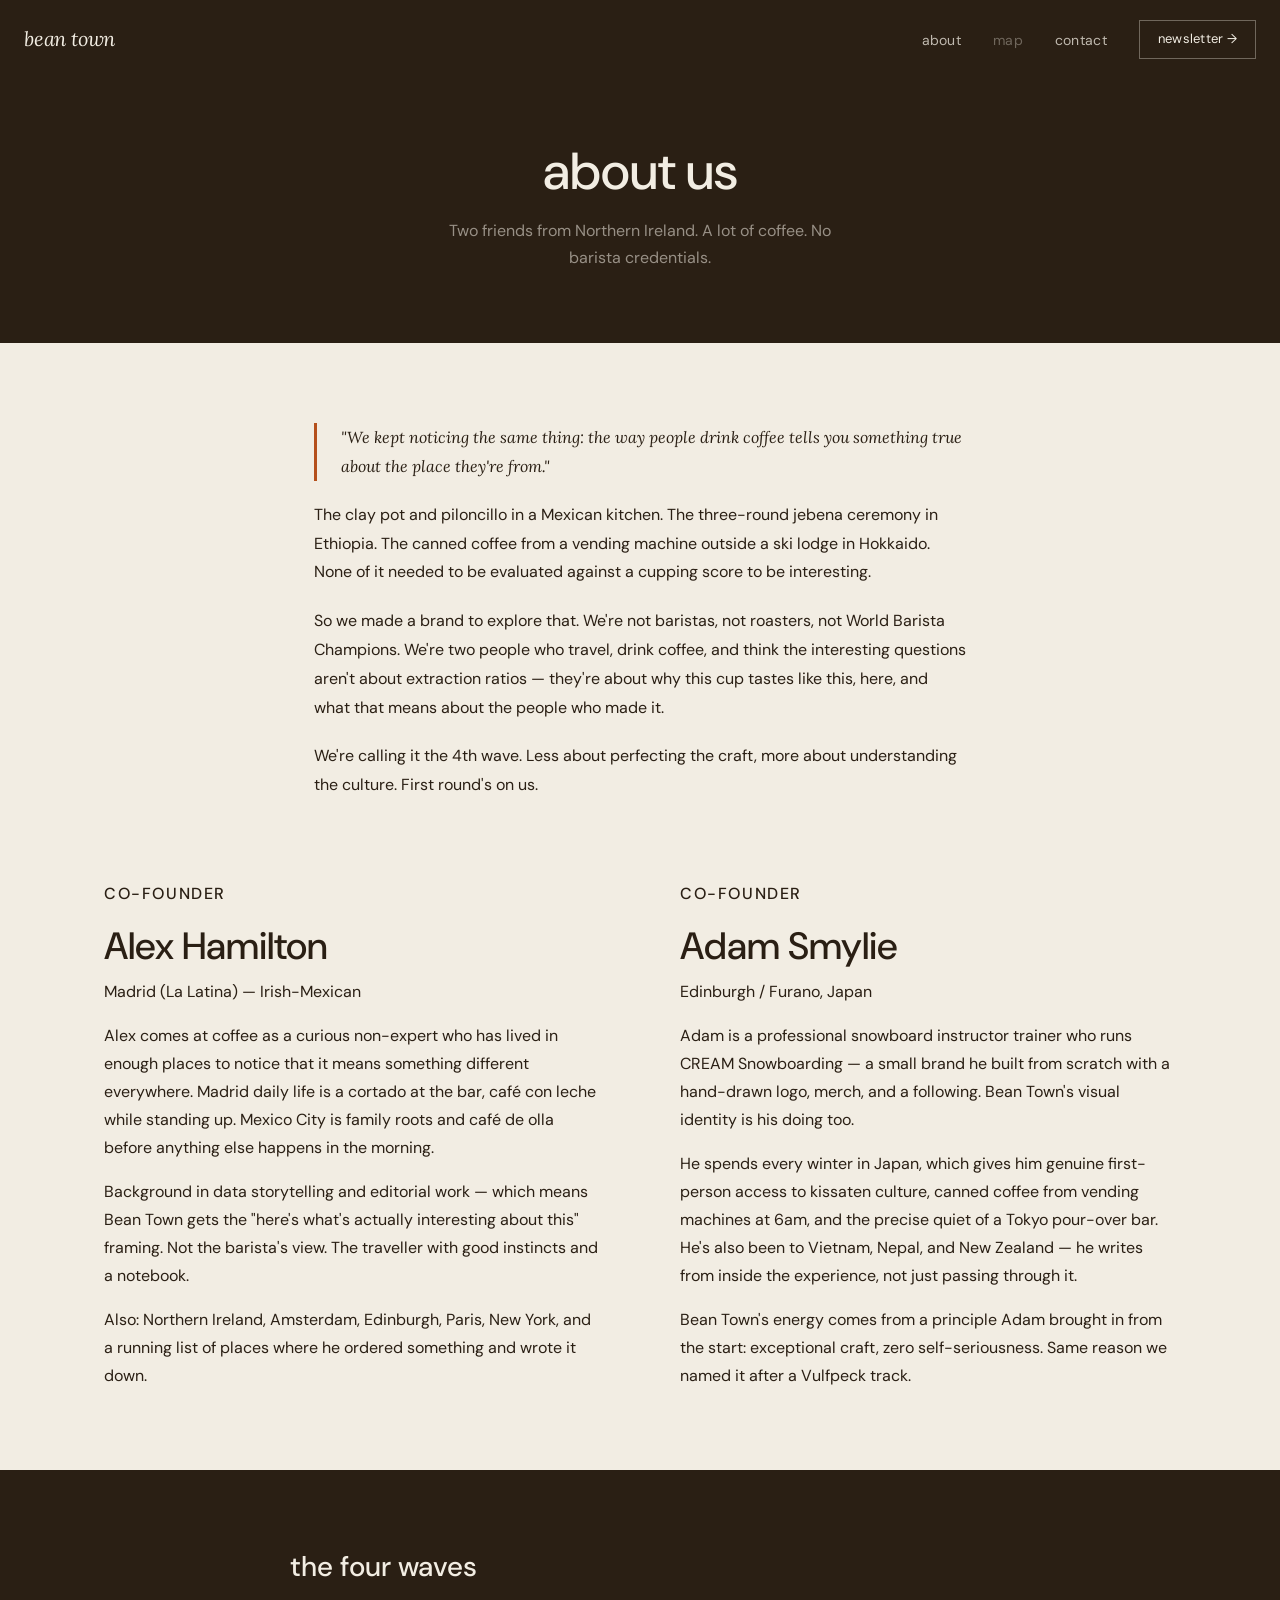
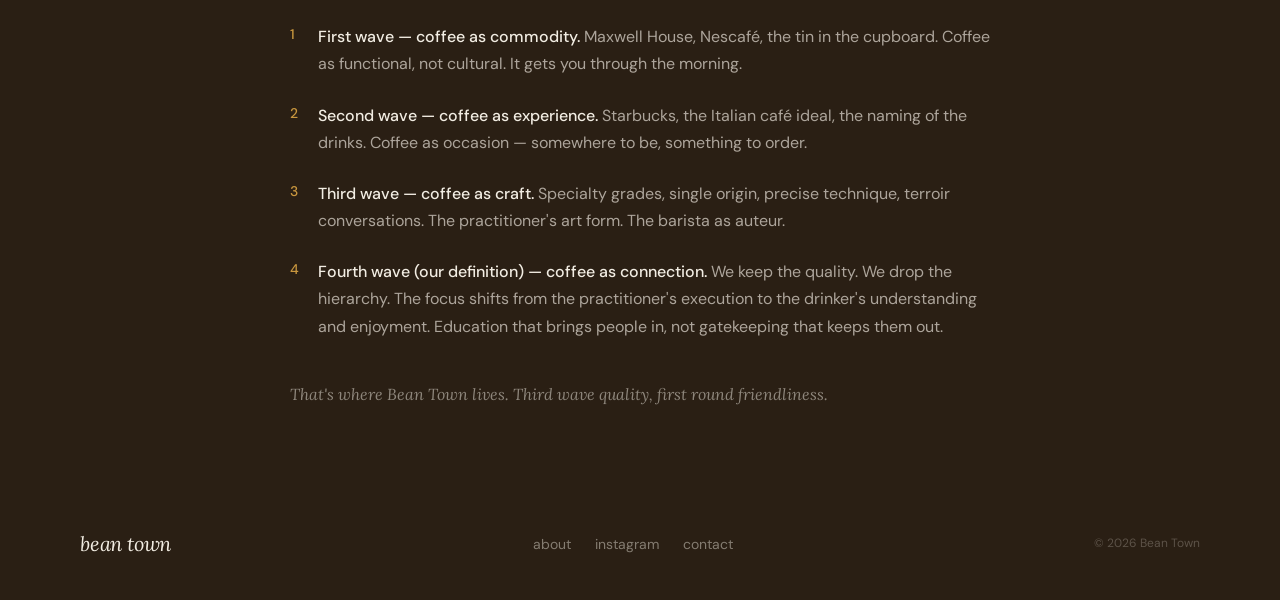
==== about.html @ 95173f51 "Initial commit — Bean Town v1" ====
<!DOCTYPE html>
<html lang="en">
<head>
  <meta charset="UTF-8">
  <meta name="viewport" content="width=device-width, initial-scale=1.0">
  <title>About — Bean Town</title>
  <meta name="description" content="Bean Town is co-founded by Alex Hamilton and Adam Smylie — two friends from Northern Ireland who between them have lived in Japan, Mexico, Spain, and a few places in between.">
  <meta property="og:title" content="About — Bean Town">
  <meta property="og:description" content="Two friends from Northern Ireland. A lot of coffee. No barista credentials.">
  <meta name="twitter:card" content="summary">
  <link rel="preconnect" href="https://fonts.googleapis.com">
  <link rel="preconnect" href="https://fonts.gstatic.com" crossorigin>
  <link href="https://fonts.googleapis.com/css2?family=DM+Sans:ital,opsz,wght@0,9..40,400;0,9..40,500;1,9..40,400&family=Lora:ital,wght@1,400&display=swap" rel="stylesheet">
  <link rel="stylesheet" href="css/style.css">
</head>
<body>

  <!-- ─── Navigation ─── -->
  <nav class="site-nav" id="site-nav" role="navigation" aria-label="Main navigation">
    <a href="/" class="nav-logo" aria-label="Bean Town home">
      <span class="logo-text logo-text--light">bean town</span>
    </a>
    <ul class="nav-links" role="list">
      <li><a href="about.html">about</a></li>
      <li><a href="map.html" class="muted" tabindex="-1" aria-hidden="true">map</a></li>
      <li><a href="contact.html">contact</a></li>
      <!-- TODO: Replace # with Substack URL once set up -->
      <li><a href="#" class="btn btn--outline">newsletter →</a></li>
    </ul>
    <button class="nav-toggle" id="nav-toggle" aria-label="Open navigation menu" aria-expanded="false">
      <span></span>
      <span></span>
      <span></span>
    </button>
  </nav>

  <div class="mobile-menu" id="mobile-menu" aria-hidden="true" role="dialog" aria-label="Navigation menu">
    <a href="about.html">about</a>
    <a href="map.html" class="muted" aria-hidden="true">map (coming soon)</a>
    <a href="contact.html">contact</a>
    <!-- TODO: Replace # with Substack URL once set up -->
    <a href="#">newsletter →</a>
  </div>

  <main>

    <!-- ─── Page hero ─── -->
    <section class="page-hero">
      <h1 class="page-hero__title">about us</h1>
      <p class="page-hero__subtitle">
        Two friends from Northern Ireland. A lot of coffee. No barista credentials.
      </p>
    </section>

    <!-- ─── Manifesto ─── -->
    <section class="manifesto">
      <p class="manifesto__pull">
        "We kept noticing the same thing: the way people drink coffee tells you something
        true about the place they're from."
      </p>
      <p>
        The clay pot and piloncillo in a Mexican kitchen. The three-round jebena ceremony
        in Ethiopia. The canned coffee from a vending machine outside a ski lodge in Hokkaido.
        None of it needed to be evaluated against a cupping score to be interesting.
      </p>
      <p>
        So we made a brand to explore that. We're not baristas, not roasters, not World Barista
        Champions. We're two people who travel, drink coffee, and think the interesting questions
        aren't about extraction ratios — they're about why this cup tastes like this, here,
        and what that means about the people who made it.
      </p>
      <p>
        We're calling it the 4th wave. Less about perfecting the craft, more about understanding
        the culture. First round's on us.
      </p>
    </section>

    <!-- ─── Founders ─── -->
    <section class="founders-grid" aria-label="The founders">

      <div class="founder">
        <p class="founder__label">co-founder</p>
        <h2 class="founder__name">Alex Hamilton</h2>
        <p class="founder__location">Madrid (La Latina) — Irish-Mexican</p>
        <p>
          Alex comes at coffee as a curious non-expert who has lived in enough places to notice
          that it means something different everywhere. Madrid daily life is a cortado at the bar,
          café con leche while standing up. Mexico City is family roots and café de olla before
          anything else happens in the morning.
        </p>
        <p>
          Background in data storytelling and editorial work — which means Bean Town gets the
          "here's what's actually interesting about this" framing. Not the barista's view.
          The traveller with good instincts and a notebook.
        </p>
        <p>
          Also: Northern Ireland, Amsterdam, Edinburgh, Paris, New York, and a running list
          of places where he ordered something and wrote it down.
        </p>
      </div>

      <div class="founder">
        <p class="founder__label">co-founder</p>
        <h2 class="founder__name">Adam Smylie</h2>
        <p class="founder__location">Edinburgh / Furano, Japan</p>
        <p>
          Adam is a professional snowboard instructor trainer who runs CREAM Snowboarding —
          a small brand he built from scratch with a hand-drawn logo, merch, and a following.
          Bean Town's visual identity is his doing too.
        </p>
        <p>
          He spends every winter in Japan, which gives him genuine first-person access to
          kissaten culture, canned coffee from vending machines at 6am, and the precise
          quiet of a Tokyo pour-over bar. He's also been to Vietnam, Nepal, and New Zealand —
          he writes from inside the experience, not just passing through it.
        </p>
        <p>
          Bean Town's energy comes from a principle Adam brought in from the start:
          exceptional craft, zero self-seriousness. Same reason we named it after a Vulfpeck track.
        </p>
      </div>

    </section>

    <!-- ─── The four waves ─── -->
    <section class="wave-section">
      <div class="wave-section__inner">
        <h2>the four waves</h2>
        <ul class="wave-list">
          <li data-wave="1">
            <strong>First wave — coffee as commodity.</strong> Maxwell House, Nescafé, the tin in
            the cupboard. Coffee as functional, not cultural. It gets you through the morning.
          </li>
          <li data-wave="2">
            <strong>Second wave — coffee as experience.</strong> Starbucks, the Italian café ideal,
            the naming of the drinks. Coffee as occasion — somewhere to be, something to order.
          </li>
          <li data-wave="3">
            <strong>Third wave — coffee as craft.</strong> Specialty grades, single origin, precise
            technique, terroir conversations. The practitioner's art form. The barista as auteur.
          </li>
          <li data-wave="4">
            <strong>Fourth wave (our definition) — coffee as connection.</strong> We keep the quality.
            We drop the hierarchy. The focus shifts from the practitioner's execution to the drinker's
            understanding and enjoyment. Education that brings people in, not gatekeeping that keeps
            them out.
          </li>
        </ul>
        <p>That's where Bean Town lives. Third wave quality, first round friendliness.</p>
      </div>
    </section>

  </main>

  <!-- ─── Footer ─── -->
  <footer class="site-footer" role="contentinfo">
    <div class="site-footer__inner">
      <a href="/" class="footer-logo" aria-label="Bean Town home">
        <span class="logo-text logo-text--light">bean town</span>
      </a>
      <ul class="footer-links" role="list">
        <li><a href="about.html">about</a></li>
        <!-- TODO: Replace # with Instagram URL once handle is confirmed -->
        <li><a href="#" aria-label="Bean Town on Instagram">instagram</a></li>
        <li><a href="contact.html">contact</a></li>
      </ul>
      <p class="footer-copy">© 2026 Bean Town</p>
    </div>
  </footer>

  <script src="js/main.js"></script>
</body>
</html>
---- css/style.css ----
/* === BEAN TOWN — style.css ===
   Mobile-first. No frameworks. Single stylesheet.
   Edit copy in HTML, edit styles here. */

/* ─── 1. Custom properties ─── */
:root {
  --olive:      #3D4A2E;
  --cream:      #F2EDE3;
  --terracotta: #B5501C;
  --espresso:   #2A1F14;
  --ochre:      #C8963E;
  --mid-green:  #5C6B3F;
  --warm-gray:  #8A8278;

  --font-sans:  'DM Sans', system-ui, sans-serif;
  --font-serif: 'Lora', Georgia, serif;

  /* Size scale: 12 / 14 / 16 / 20 / 28 / 38 / 52 */
  --text-xs:   12px;
  --text-sm:   14px;
  --text-base: 16px;
  --text-lg:   20px;
  --text-xl:   28px;
  --text-2xl:  38px;
  --text-3xl:  52px;

  --max-w:     1120px;
  --pad-x:     24px;
}

/* ─── 2. Reset ─── */
*, *::before, *::after {
  box-sizing: border-box;
  margin: 0;
  padding: 0;
}

html { scroll-behavior: smooth; }

body {
  font-family: var(--font-sans);
  font-size: var(--text-base);
  font-weight: 400;
  color: var(--espresso);
  background: var(--cream);
  line-height: 1.6;
  -webkit-font-smoothing: antialiased;
}

img {
  max-width: 100%;
  height: auto;
  display: block;
}

a { color: inherit; text-decoration: none; }

strong { font-weight: 500; }

/* ─── 3. Typography ─── */
h1, h2, h3, h4 {
  font-family: var(--font-sans);
  font-weight: 500;
  line-height: 1.2;
}

.logo-text {
  font-family: var(--font-serif);
  font-style: italic;
  font-weight: 400;
  color: var(--espresso);
  letter-spacing: -0.01em;
  text-decoration: none;
}

.logo-text--light { color: var(--cream); }

/* ─── 4. Layout ─── */
.container {
  width: 100%;
  max-width: var(--max-w);
  margin: 0 auto;
  padding: 0 var(--pad-x);
}

/* ─── 5. Navigation ─── */
.site-nav {
  position: fixed;
  top: 0;
  left: 0;
  right: 0;
  z-index: 100;
  padding: 20px var(--pad-x);
  display: flex;
  align-items: center;
  justify-content: space-between;
  transition: background 0.25s, box-shadow 0.25s;
}

.site-nav.scrolled {
  background: var(--espresso);
  box-shadow: 0 1px 0 rgba(242, 237, 227, 0.08);
}

.nav-logo {
  font-size: var(--text-lg);
  line-height: 1;
}

.nav-links {
  display: none;
  list-style: none;
  align-items: center;
  gap: 32px;
}

.nav-links a {
  font-size: var(--text-sm);
  font-weight: 400;
  color: var(--cream);
  opacity: 0.75;
  transition: opacity 0.15s;
  letter-spacing: 0.02em;
}

.nav-links a:hover { opacity: 1; }

.nav-links a.muted {
  opacity: 0.35;
  cursor: default;
  pointer-events: none;
}

.nav-links .btn {
  opacity: 1;
  padding: 8px 18px;
  font-size: 13px;
}

.nav-toggle {
  background: none;
  border: none;
  cursor: pointer;
  padding: 4px;
  display: flex;
  flex-direction: column;
  gap: 5px;
}

.nav-toggle span {
  display: block;
  width: 22px;
  height: 1.5px;
  background: var(--cream);
  transition: transform 0.2s, opacity 0.2s;
}

.nav-toggle.open span:nth-child(1) { transform: translateY(6.5px) rotate(45deg); }
.nav-toggle.open span:nth-child(2) { opacity: 0; }
.nav-toggle.open span:nth-child(3) { transform: translateY(-6.5px) rotate(-45deg); }

/* Mobile fullscreen menu */
.mobile-menu {
  position: fixed;
  inset: 0;
  background: var(--espresso);
  z-index: 99;
  display: flex;
  flex-direction: column;
  align-items: center;
  justify-content: center;
  gap: 40px;
  opacity: 0;
  pointer-events: none;
  transition: opacity 0.2s;
}

.mobile-menu.open {
  opacity: 1;
  pointer-events: auto;
}

.mobile-menu a {
  font-size: var(--text-2xl);
  font-weight: 500;
  color: var(--cream);
  letter-spacing: -0.01em;
  transition: color 0.15s;
}

.mobile-menu a:hover { color: var(--ochre); }

.mobile-menu a.muted {
  font-size: var(--text-lg);
  color: var(--warm-gray);
  font-weight: 400;
  pointer-events: none;
}

@media (min-width: 768px) {
  .nav-toggle  { display: none; }
  .nav-links   { display: flex; }
  .mobile-menu { display: none !important; }
}

/* ─── 6. Buttons ─── */
.btn {
  display: inline-flex;
  align-items: center;
  gap: 8px;
  padding: 14px 28px;
  font-family: var(--font-sans);
  font-size: var(--text-sm);
  font-weight: 500;
  letter-spacing: 0.02em;
  border: none;
  cursor: pointer;
  transition: background 0.15s, transform 0.1s, border-color 0.15s;
}

.btn--cream {
  background: var(--cream);
  color: var(--espresso);
}

.btn--cream:hover {
  background: #fff;
  transform: translateY(-1px);
}

.btn--outline {
  background: transparent;
  color: var(--cream);
  border: 1.5px solid rgba(242, 237, 227, 0.35);
}

.btn--outline:hover {
  border-color: rgba(242, 237, 227, 0.8);
}

/* ─── 7. Hero (index.html) ─── */
.hero {
  min-height: 100vh;
  background: var(--espresso);
  display: flex;
  flex-direction: column;
  align-items: center;
  justify-content: center;
  text-align: center;
  padding: 120px var(--pad-x) 100px;
  position: relative;
  overflow: hidden;
}

/* Subtle noise texture */
.hero::before {
  content: '';
  position: absolute;
  inset: 0;
  background-image: url("data:image/svg+xml,%3Csvg xmlns='http://www.w3.org/2000/svg' width='300' height='300'%3E%3Cfilter id='n'%3E%3CfeTurbulence type='fractalNoise' baseFrequency='0.75' numOctaves='4' stitchTiles='stitch'/%3E%3C/filter%3E%3Crect width='300' height='300' filter='url(%23n)' opacity='0.035'/%3E%3C/svg%3E");
  pointer-events: none;
}

.hero__wordmark {
  font-size: var(--text-3xl);
  margin-bottom: 24px;
  position: relative;
  line-height: 1.1;
}

.hero__tagline {
  font-size: var(--text-base);
  color: var(--ochre);
  font-weight: 400;
  letter-spacing: 0.06em;
  text-transform: lowercase;
  margin-bottom: 36px;
  position: relative;
}

.hero__intro {
  max-width: 520px;
  color: rgba(242, 237, 227, 0.6);
  font-size: var(--text-base);
  line-height: 1.75;
  position: relative;
  margin-bottom: 48px;
}

.hero__scroll {
  position: absolute;
  bottom: 36px;
  left: 50%;
  transform: translateX(-50%);
  color: rgba(242, 237, 227, 0.25);
  font-size: var(--text-xs);
  letter-spacing: 0.1em;
  text-transform: uppercase;
  display: flex;
  flex-direction: column;
  align-items: center;
  gap: 10px;
  white-space: nowrap;
}

.hero__scroll::after {
  content: '';
  display: block;
  width: 1px;
  height: 36px;
  background: rgba(242, 237, 227, 0.2);
  animation: scrollLine 2s ease-in-out infinite;
}

@keyframes scrollLine {
  0%   { transform: scaleY(0); transform-origin: top; }
  49%  { transform: scaleY(1); transform-origin: top; }
  50%  { transform: scaleY(1); transform-origin: bottom; }
  100% { transform: scaleY(0); transform-origin: bottom; }
}

@media (min-width: 640px) {
  .hero__wordmark { font-size: 68px; }
  .hero__tagline  { font-size: var(--text-lg); }
}

@media (min-width: 1024px) {
  .hero__wordmark { font-size: 84px; }
}

/* ─── 8. Country editions (index.html) ─── */
.editions {
  padding: 80px var(--pad-x);
  max-width: var(--max-w);
  margin: 0 auto;
}

.section-label {
  font-size: var(--text-xs);
  font-weight: 500;
  letter-spacing: 0.1em;
  text-transform: uppercase;
  color: var(--warm-gray);
  margin-bottom: 40px;
}

.cards-grid {
  display: grid;
  grid-template-columns: 1fr;
  gap: 20px;
}

.card {
  background: var(--cream);
  border: 1px solid rgba(61, 74, 46, 0.1);
  border-top: 3px solid var(--olive);
  padding: 32px 28px 28px;
  transition: border-top-color 0.2s, transform 0.15s, box-shadow 0.2s;
}

.card:hover {
  border-top-color: var(--terracotta);
  transform: translateY(-3px);
  box-shadow: 0 8px 32px rgba(42, 31, 20, 0.08);
}

.card__country {
  font-size: var(--text-xs);
  font-weight: 500;
  letter-spacing: 0.1em;
  text-transform: uppercase;
  color: var(--warm-gray);
  margin-bottom: 12px;
}

.card__prep {
  font-size: var(--text-xl);
  font-weight: 500;
  color: var(--espresso);
  line-height: 1.15;
  margin-bottom: 6px;
}

.card__pairing {
  font-family: var(--font-serif);
  font-style: italic;
  font-size: var(--text-sm);
  color: var(--terracotta);
  margin-bottom: 20px;
}

.card__copy {
  font-size: var(--text-sm);
  color: var(--warm-gray);
  line-height: 1.7;
  margin-bottom: 28px;
}

.card__link {
  font-size: var(--text-sm);
  font-weight: 500;
  color: var(--olive);
  display: inline-flex;
  align-items: center;
  gap: 6px;
  transition: color 0.15s, gap 0.15s;
}

.card__link:hover {
  color: var(--terracotta);
  gap: 10px;
}

.card__link--muted {
  color: var(--warm-gray);
  font-weight: 400;
  pointer-events: none;
}

@media (min-width: 640px) {
  .cards-grid { grid-template-columns: 1fr 1fr; }
}

@media (min-width: 1024px) {
  .cards-grid { grid-template-columns: 1fr 1fr 1fr; }
  .editions   { padding: 100px var(--pad-x); }
}

/* ─── 9. Newsletter CTA ─── */
.newsletter-cta {
  background: var(--olive);
  padding: 80px var(--pad-x);
  text-align: center;
}

.newsletter-cta__copy {
  font-family: var(--font-serif);
  font-style: italic;
  font-size: var(--text-lg);
  color: var(--cream);
  max-width: 460px;
  margin: 0 auto 36px;
  line-height: 1.6;
}

@media (min-width: 768px) {
  .newsletter-cta__copy { font-size: var(--text-xl); }
}

/* ─── 10. Footer ─── */
.site-footer {
  background: var(--espresso);
  padding: 40px var(--pad-x);
}

.site-footer__inner {
  max-width: var(--max-w);
  margin: 0 auto;
  display: flex;
  flex-direction: column;
  align-items: center;
  gap: 20px;
  text-align: center;
}

.footer-logo { font-size: var(--text-lg); }

.footer-links {
  display: flex;
  gap: 24px;
  list-style: none;
}

.footer-links a {
  font-size: var(--text-sm);
  color: rgba(242, 237, 227, 0.45);
  transition: color 0.15s;
}

.footer-links a:hover { color: var(--cream); }

.footer-copy {
  font-size: var(--text-xs);
  color: rgba(242, 237, 227, 0.25);
}

@media (min-width: 768px) {
  .site-footer__inner {
    flex-direction: row;
    justify-content: space-between;
    text-align: left;
  }
}

/* ─── 11. Page hero (shared: about, contact) ─── */
.page-hero {
  background: var(--espresso);
  padding: 140px var(--pad-x) 72px;
  text-align: center;
}

.page-hero__title {
  font-size: var(--text-2xl);
  color: var(--cream);
  font-weight: 500;
  margin-bottom: 16px;
}

.page-hero__subtitle {
  font-size: var(--text-base);
  color: rgba(242, 237, 227, 0.55);
  max-width: 420px;
  margin: 0 auto;
  line-height: 1.65;
}

@media (min-width: 768px) {
  .page-hero__title { font-size: var(--text-3xl); }
}

/* ─── 12. About page ─── */
.manifesto {
  padding: 80px var(--pad-x);
  max-width: 700px;
  margin: 0 auto;
}

.manifesto__pull {
  font-family: var(--font-serif);
  font-style: italic;
  font-size: var(--text-lg);
  color: var(--olive);
  line-height: 1.5;
  border-left: 3px solid var(--terracotta);
  padding-left: 24px;
  margin-bottom: 36px;
}

.manifesto p {
  font-size: var(--text-base);
  color: var(--espresso);
  line-height: 1.8;
  margin-bottom: 20px;
}

.manifesto p:last-child { margin-bottom: 0; }

@media (min-width: 768px) {
  .manifesto__pull { font-size: var(--text-xl); }
}

.founders-grid {
  padding: 0 var(--pad-x) 80px;
  max-width: var(--max-w);
  margin: 0 auto;
  display: grid;
  grid-template-columns: 1fr;
  gap: 56px;
}

@media (min-width: 768px) {
  .founders-grid {
    grid-template-columns: 1fr 1fr;
    gap: 80px;
  }
}

.founder { display: flex; flex-direction: column; gap: 16px; }

.founder__label {
  font-size: var(--text-xs);
  font-weight: 500;
  letter-spacing: 0.1em;
  text-transform: uppercase;
  color: var(--terracotta);
}

.founder__name {
  font-size: var(--text-2xl);
  font-weight: 500;
  color: var(--espresso);
  margin-bottom: 0;
}

.founder__location {
  font-size: var(--text-sm);
  color: var(--warm-gray);
  margin-top: -8px;
}

.founder p {
  font-size: var(--text-base);
  color: var(--espresso);
  line-height: 1.75;
}

/* 4th wave section */
.wave-section {
  background: var(--espresso);
  padding: 80px var(--pad-x);
}

.wave-section__inner {
  max-width: 700px;
  margin: 0 auto;
}

.wave-section h2 {
  font-size: var(--text-xl);
  color: var(--cream);
  font-weight: 500;
  margin-bottom: 40px;
}

.wave-list {
  list-style: none;
  display: flex;
  flex-direction: column;
  gap: 24px;
  margin-bottom: 40px;
}

.wave-list li {
  font-size: var(--text-base);
  color: rgba(242, 237, 227, 0.65);
  line-height: 1.7;
  padding-left: 28px;
  position: relative;
}

.wave-list li::before {
  content: attr(data-wave);
  position: absolute;
  left: 0;
  color: var(--ochre);
  font-weight: 500;
  font-size: var(--text-sm);
}

.wave-list li strong { color: var(--cream); }

.wave-section > .wave-section__inner > p {
  font-size: var(--text-base);
  color: rgba(242, 237, 227, 0.5);
  line-height: 1.75;
  font-style: italic;
  font-family: var(--font-serif);
}

/* ─── 13. Contact page ─── */
.contact-section {
  padding: 80px var(--pad-x);
  max-width: 660px;
  margin: 0 auto;
}

.contact-section h2 {
  font-size: var(--text-xl);
  font-weight: 500;
  color: var(--espresso);
  margin-bottom: 12px;
}

.contact-section .subtitle {
  font-size: var(--text-base);
  color: var(--warm-gray);
  margin-bottom: 48px;
  line-height: 1.7;
}

.form-embed {
  width: 100%;
  min-height: 640px;
  border: none;
  background: transparent;
  display: block;
}

.form-placeholder {
  background: rgba(61, 74, 46, 0.05);
  border: 1px dashed rgba(61, 74, 46, 0.2);
  padding: 56px 32px;
  text-align: center;
}

.form-placeholder p {
  font-size: var(--text-sm);
  color: var(--warm-gray);
  line-height: 1.65;
  margin-bottom: 8px;
}

.form-placeholder p:last-child { margin-bottom: 0; }

.form-placeholder a { color: var(--terracotta); }
.form-placeholder a:hover { text-decoration: underline; }

/* ─── 14. Map placeholder ─── */
.map-placeholder {
  min-height: 60vh;
  display: flex;
  flex-direction: column;
  align-items: center;
  justify-content: center;
  text-align: center;
  padding: 80px var(--pad-x);
  gap: 16px;
}

.map-placeholder__title {
  font-size: var(--text-xl);
  font-weight: 500;
  color: var(--espresso);
}

.map-placeholder__sub {
  font-size: var(--text-base);
  color: var(--warm-gray);
  max-width: 360px;
  line-height: 1.65;
}

/* ─── 15. 404 page ─── */
.not-found {
  min-height: 100vh;
  background: var(--espresso);
  display: flex;
  flex-direction: column;
  align-items: center;
  justify-content: center;
  text-align: center;
  padding: var(--pad-x);
  gap: 20px;
  position: relative;
}

.not-found__code {
  position: absolute;
  font-size: 200px;
  font-weight: 500;
  color: rgba(242, 237, 227, 0.04);
  line-height: 1;
  user-select: none;
  pointer-events: none;
  letter-spacing: -0.05em;
}

.not-found__message {
  font-size: var(--text-xl);
  color: var(--cream);
  font-weight: 500;
  position: relative;
}

.not-found__sub {
  font-size: var(--text-base);
  color: rgba(242, 237, 227, 0.45);
  max-width: 320px;
  line-height: 1.7;
  position: relative;
}

.not-found__sub a {
  color: var(--ochre);
  transition: opacity 0.15s;
}

.not-found__sub a:hover { opacity: 0.75; }

@media (min-width: 768px) {
  .not-found__code    { font-size: 320px; }
  .not-found__message { font-size: var(--text-2xl); }
}
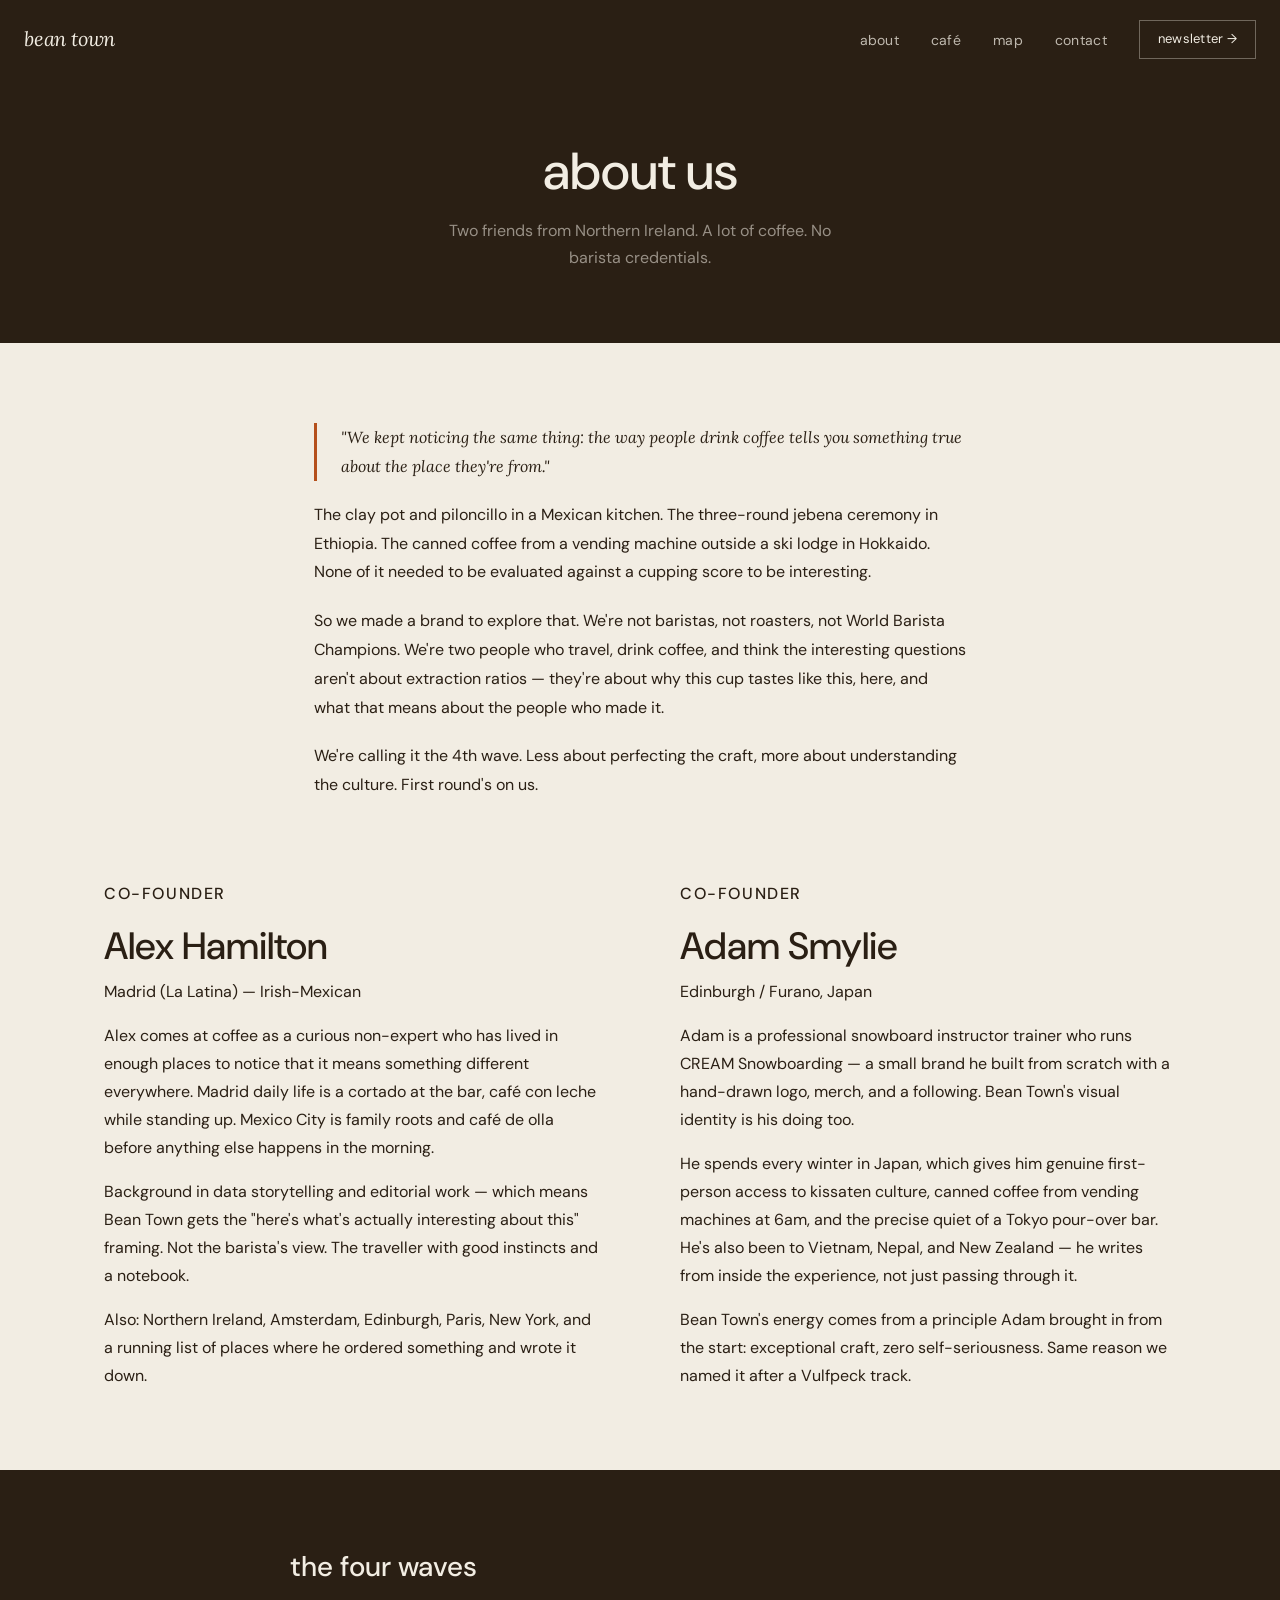
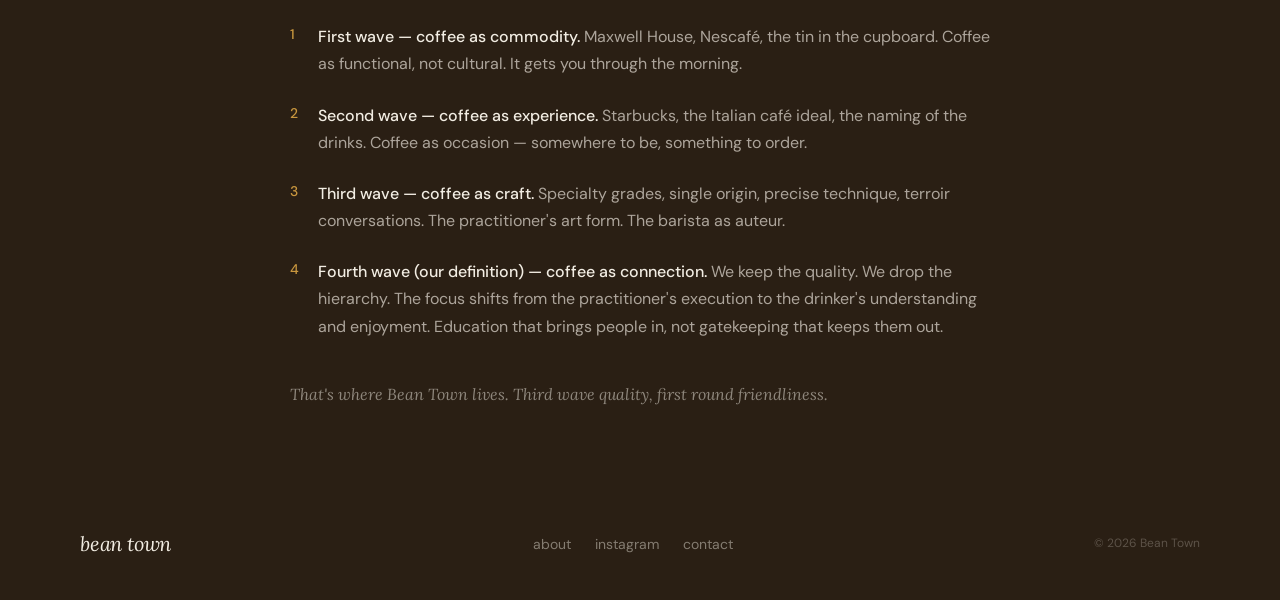
==== commit 86512ec1: "Add café concept page, rebuild map with Leaflet, homepage email capture + values strip - cafe.html: " ====
--- a/about.html
+++ b/about.html
@@ -21,8 +21,9 @@
       <span class="logo-text logo-text--light">bean town</span>
     </a>
     <ul class="nav-links" role="list">
-      <li><a href="about.html">about</a></li>
-      <li><a href="map.html" class="muted" tabindex="-1" aria-hidden="true">map</a></li>
+      <li><a href="about.html" aria-current="page">about</a></li>
+      <li><a href="cafe.html">café</a></li>
+      <li><a href="map.html">map</a></li>
       <li><a href="contact.html">contact</a></li>
       <!-- TODO: Replace # with Substack URL once set up -->
       <li><a href="#" class="btn btn--outline">newsletter →</a></li>
@@ -36,7 +37,8 @@
 
   <div class="mobile-menu" id="mobile-menu" aria-hidden="true" role="dialog" aria-label="Navigation menu">
     <a href="about.html">about</a>
-    <a href="map.html" class="muted" aria-hidden="true">map (coming soon)</a>
+    <a href="cafe.html">café</a>
+    <a href="map.html">map</a>
     <a href="contact.html">contact</a>
     <!-- TODO: Replace # with Substack URL once set up -->
     <a href="#">newsletter →</a>
--- a/css/style.css
+++ b/css/style.css
@@ -771,3 +771,600 @@
   .not-found__code    { font-size: 320px; }
   .not-found__message { font-size: var(--text-2xl); }
 }
+
+/* ─── 16. Screen-reader only ─── */
+.sr-only {
+  position: absolute;
+  width: 1px; height: 1px;
+  padding: 0; margin: -1px;
+  overflow: hidden;
+  clip: rect(0,0,0,0);
+  white-space: nowrap;
+  border: 0;
+}
+
+/* ─── 17. Scroll reveal ─── */
+.reveal {
+  opacity: 0;
+  transform: translateY(14px);
+  transition: opacity 0.5s ease, transform 0.5s ease;
+}
+
+.reveal.visible {
+  opacity: 1;
+  transform: none;
+}
+
+/* ─── 18. Email capture form ─── */
+.email-capture {
+  display: flex;
+  flex-direction: column;
+  gap: 10px;
+  width: 100%;
+  max-width: 440px;
+  margin: 0 auto;
+}
+
+.email-capture input[type="email"] {
+  width: 100%;
+  padding: 14px 18px;
+  font-family: var(--font-sans);
+  font-size: var(--text-sm);
+  background: rgba(242, 237, 227, 0.1);
+  border: 1px solid rgba(242, 237, 227, 0.2);
+  color: var(--cream);
+  outline: none;
+  transition: border-color 0.15s;
+  -webkit-appearance: none;
+}
+
+.email-capture input[type="email"]::placeholder {
+  color: rgba(242, 237, 227, 0.3);
+}
+
+.email-capture input[type="email"]:focus {
+  border-color: rgba(242, 237, 227, 0.55);
+}
+
+.email-capture .btn {
+  width: 100%;
+  justify-content: center;
+}
+
+.email-capture__feedback {
+  font-size: var(--text-sm);
+  color: var(--ochre);
+  text-align: center;
+  min-height: 20px;
+  margin-top: 4px;
+}
+
+@media (min-width: 480px) {
+  .email-capture { flex-direction: row; gap: 0; }
+  .email-capture input[type="email"] { flex: 1; }
+  .email-capture .btn { width: auto; white-space: nowrap; }
+}
+
+/* Substack fallback link */
+.newsletter-cta__sub {
+  font-size: var(--text-sm);
+  color: rgba(242, 237, 227, 0.4);
+  margin-top: 20px;
+}
+
+.newsletter-cta__sub a {
+  color: rgba(242, 237, 227, 0.6);
+  transition: color 0.15s;
+}
+
+.newsletter-cta__sub a:hover { color: var(--cream); }
+
+/* ─── 19. Values strip (index.html) ─── */
+.values-strip {
+  background: var(--olive);
+  padding: 64px var(--pad-x);
+}
+
+.values-strip__inner {
+  max-width: var(--max-w);
+  margin: 0 auto;
+  display: grid;
+  grid-template-columns: 1fr;
+  gap: 32px;
+}
+
+@media (min-width: 640px) {
+  .values-strip__inner { grid-template-columns: 1fr 1fr 1fr; gap: 48px; }
+}
+
+.value-item {
+  display: flex;
+  flex-direction: column;
+  gap: 10px;
+  padding-top: 20px;
+  border-top: 1px solid rgba(242, 237, 227, 0.18);
+}
+
+.value-item__num {
+  font-size: var(--text-xs);
+  font-weight: 500;
+  letter-spacing: 0.1em;
+  color: var(--ochre);
+}
+
+.value-item p:last-child {
+  font-size: var(--text-base);
+  color: var(--cream);
+  line-height: 1.6;
+  font-weight: 500;
+}
+
+/* ─── 20. Café page ─── */
+.page-hero__kicker {
+  font-size: var(--text-xs);
+  font-weight: 500;
+  letter-spacing: 0.1em;
+  text-transform: uppercase;
+  color: var(--terracotta);
+  margin-bottom: 16px;
+}
+
+/* Café intro */
+.cafe-intro {
+  padding: 80px var(--pad-x);
+  max-width: var(--max-w);
+  margin: 0 auto;
+  display: grid;
+  grid-template-columns: 1fr;
+  gap: 40px;
+  align-items: start;
+}
+
+@media (min-width: 900px) {
+  .cafe-intro { grid-template-columns: 1fr 1fr; gap: 80px; padding: 100px var(--pad-x); }
+}
+
+.cafe-intro__pull {
+  font-family: var(--font-serif);
+  font-style: italic;
+  font-size: var(--text-lg);
+  color: var(--olive);
+  line-height: 1.55;
+  border-left: 3px solid var(--terracotta);
+  padding-left: 24px;
+}
+
+@media (min-width: 900px) {
+  .cafe-intro__pull { font-size: var(--text-xl); }
+}
+
+.cafe-intro__body {
+  display: flex;
+  flex-direction: column;
+  gap: 20px;
+}
+
+.cafe-intro__body p {
+  font-size: var(--text-base);
+  color: var(--espresso);
+  line-height: 1.8;
+}
+
+/* Principles */
+.cafe-principles {
+  padding: 0 var(--pad-x) 80px;
+}
+
+.cafe-principles__inner {
+  max-width: var(--max-w);
+  margin: 0 auto;
+}
+
+.principles-grid {
+  display: grid;
+  grid-template-columns: 1fr;
+  gap: 40px;
+  margin-top: 40px;
+}
+
+@media (min-width: 768px) {
+  .principles-grid { grid-template-columns: 1fr 1fr 1fr; }
+  .cafe-principles { padding-bottom: 100px; }
+}
+
+.principle {
+  display: flex;
+  flex-direction: column;
+  gap: 14px;
+  padding-top: 24px;
+  border-top: 2px solid var(--olive);
+}
+
+.principle__num {
+  font-size: var(--text-xs);
+  font-weight: 500;
+  letter-spacing: 0.1em;
+  color: var(--terracotta);
+}
+
+.principle__title {
+  font-size: var(--text-xl);
+  font-weight: 500;
+  color: var(--espresso);
+  line-height: 1.15;
+}
+
+.principle__body {
+  font-size: var(--text-sm);
+  color: var(--warm-gray);
+  line-height: 1.75;
+}
+
+/* Bar journey */
+.cafe-bar {
+  background: var(--espresso);
+  padding: 80px var(--pad-x);
+}
+
+.cafe-bar__inner {
+  max-width: 720px;
+  margin: 0 auto;
+}
+
+.section-label--light {
+  color: rgba(242, 237, 227, 0.3);
+}
+
+.cafe-bar__title {
+  font-size: var(--text-xl);
+  color: var(--cream);
+  font-weight: 500;
+  margin: 16px 0 24px;
+}
+
+.cafe-bar__intro {
+  font-size: var(--text-base);
+  color: rgba(242, 237, 227, 0.6);
+  line-height: 1.75;
+  margin-bottom: 48px;
+}
+
+.bar-steps {
+  list-style: none;
+}
+
+.bar-step {
+  display: grid;
+  grid-template-columns: 44px 1fr;
+  gap: 16px;
+  padding: 28px 0;
+  border-bottom: 1px solid rgba(242, 237, 227, 0.07);
+  align-items: start;
+}
+
+.bar-step:last-child { border-bottom: none; }
+
+.bar-step__num {
+  font-size: var(--text-lg);
+  font-weight: 500;
+  color: var(--ochre);
+  line-height: 1.5;
+}
+
+.bar-step__title {
+  font-size: var(--text-base);
+  font-weight: 500;
+  color: var(--cream);
+  margin-bottom: 8px;
+}
+
+.bar-step__body {
+  font-size: var(--text-sm);
+  color: rgba(242, 237, 227, 0.5);
+  line-height: 1.75;
+}
+
+.cafe-bar__footnote {
+  margin-top: 40px;
+  font-size: var(--text-sm);
+  color: rgba(242, 237, 227, 0.3);
+  font-style: italic;
+  font-family: var(--font-serif);
+  border-left: 2px solid rgba(242, 237, 227, 0.1);
+  padding-left: 16px;
+  line-height: 1.65;
+}
+
+@media (min-width: 768px) {
+  .cafe-bar { padding: 100px var(--pad-x); }
+  .cafe-bar__title { font-size: var(--text-2xl); }
+}
+
+/* Café menu */
+.cafe-menu { padding-top: 80px; }
+
+.cafe-menu__intro {
+  font-size: var(--text-base);
+  color: var(--warm-gray);
+  max-width: 560px;
+  margin-bottom: 40px;
+  line-height: 1.75;
+}
+
+@media (min-width: 1024px) {
+  .cafe-menu { padding-top: 100px; }
+}
+
+/* Café space */
+.cafe-space {
+  background: var(--olive);
+  padding: 80px var(--pad-x);
+}
+
+.cafe-space__inner {
+  max-width: var(--max-w);
+  margin: 0 auto;
+}
+
+.cafe-space__grid {
+  display: grid;
+  grid-template-columns: 1fr;
+  gap: 40px;
+  margin-top: 40px;
+}
+
+@media (min-width: 768px) {
+  .cafe-space__grid { grid-template-columns: 1fr 1fr 1fr; gap: 56px; }
+  .cafe-space { padding: 100px var(--pad-x); }
+}
+
+.space-detail {
+  display: flex;
+  flex-direction: column;
+  gap: 14px;
+}
+
+.space-detail__title {
+  font-size: var(--text-sm);
+  font-weight: 500;
+  letter-spacing: 0.03em;
+  color: var(--cream);
+  border-top: 1px solid rgba(242, 237, 227, 0.2);
+  padding-top: 20px;
+}
+
+.space-detail p:last-child {
+  font-size: var(--text-sm);
+  color: rgba(242, 237, 227, 0.6);
+  line-height: 1.75;
+}
+
+/* Café CTA */
+.cafe-cta .newsletter-cta__copy { max-width: 500px; }
+
+/* ─── 21. Map page ─── */
+.site-nav--solid {
+  background: var(--espresso);
+}
+
+.map-header {
+  background: var(--espresso);
+  padding: 120px var(--pad-x) 40px;
+  display: flex;
+  flex-direction: column;
+  gap: 16px;
+}
+
+@media (min-width: 768px) {
+  .map-header {
+    flex-direction: row;
+    align-items: flex-end;
+    justify-content: space-between;
+    padding-bottom: 28px;
+  }
+}
+
+.map-header__inner {
+  display: flex;
+  flex-direction: column;
+  gap: 12px;
+}
+
+.map-header__title {
+  font-size: var(--text-2xl);
+  font-weight: 500;
+  color: var(--cream);
+  line-height: 1.1;
+}
+
+.map-header__sub {
+  font-size: var(--text-sm);
+  color: rgba(242, 237, 227, 0.5);
+  max-width: 480px;
+  line-height: 1.65;
+}
+
+.map-filters {
+  display: flex;
+  gap: 8px;
+  margin-top: 8px;
+  flex-wrap: wrap;
+}
+
+.map-filter {
+  background: transparent;
+  border: 1px solid rgba(242, 237, 227, 0.2);
+  color: rgba(242, 237, 227, 0.5);
+  font-family: var(--font-sans);
+  font-size: var(--text-xs);
+  font-weight: 500;
+  letter-spacing: 0.06em;
+  padding: 6px 14px;
+  cursor: pointer;
+  transition: border-color 0.15s, color 0.15s, background 0.15s;
+}
+
+.map-filter:hover {
+  color: var(--cream);
+  border-color: rgba(242, 237, 227, 0.45);
+}
+
+.map-filter.active {
+  background: var(--terracotta);
+  border-color: var(--terracotta);
+  color: var(--cream);
+}
+
+.map-legend {
+  display: flex;
+  gap: 20px;
+  align-self: flex-end;
+  padding-bottom: 4px;
+}
+
+.map-legend__item {
+  display: flex;
+  align-items: center;
+  gap: 8px;
+  font-size: var(--text-xs);
+  color: rgba(242, 237, 227, 0.4);
+  letter-spacing: 0.05em;
+}
+
+.map-legend__item::before {
+  content: '';
+  display: block;
+  width: 10px;
+  height: 10px;
+  border-radius: 50%;
+}
+
+.map-legend__item--verified::before { background: var(--terracotta); }
+.map-legend__item--researching::before { background: var(--warm-gray); opacity: 0.5; }
+
+.map-wrapper {
+  height: 60vh;
+  min-height: 400px;
+  width: 100%;
+  background: var(--espresso);
+}
+
+#bean-town-map {
+  height: 100%;
+  width: 100%;
+}
+
+/* Custom map pin */
+.map-pin {
+  width: 14px;
+  height: 14px;
+  border-radius: 50%;
+  border: 2px solid rgba(42, 31, 20, 0.4);
+  transition: transform 0.15s;
+  cursor: pointer;
+}
+
+.map-pin:hover { transform: scale(1.4); }
+
+/* Leaflet popup overrides */
+.bt-popup .leaflet-popup-content-wrapper {
+  background: var(--espresso);
+  color: var(--cream);
+  border-radius: 0;
+  border: 1px solid rgba(242, 237, 227, 0.1);
+  box-shadow: 0 8px 32px rgba(0,0,0,0.5);
+}
+
+.bt-popup .leaflet-popup-tip {
+  background: var(--espresso);
+}
+
+.bt-popup .leaflet-popup-content {
+  margin: 18px 20px;
+  font-family: var(--font-sans);
+}
+
+.bt-popup .leaflet-popup-close-button {
+  color: rgba(242, 237, 227, 0.35) !important;
+  font-size: 18px !important;
+  top: 6px !important;
+  right: 8px !important;
+}
+
+.bt-popup .leaflet-popup-close-button:hover {
+  color: var(--cream) !important;
+}
+
+/* Leaflet zoom control */
+.leaflet-control-zoom a {
+  background: var(--espresso) !important;
+  color: rgba(242, 237, 227, 0.6) !important;
+  border-color: rgba(242, 237, 227, 0.1) !important;
+}
+
+.leaflet-control-zoom a:hover {
+  background: var(--olive) !important;
+  color: var(--cream) !important;
+}
+
+.map-popup__city {
+  font-size: var(--text-xs);
+  font-weight: 500;
+  letter-spacing: 0.1em;
+  text-transform: uppercase;
+  color: var(--warm-gray);
+  margin-bottom: 6px;
+}
+
+.map-popup__name {
+  font-size: var(--text-base);
+  font-weight: 500;
+  color: var(--cream);
+  line-height: 1.3;
+  margin-bottom: 6px;
+}
+
+.map-popup__name--muted {
+  color: var(--warm-gray);
+  font-style: italic;
+  font-weight: 400;
+}
+
+.map-popup__type {
+  display: inline-block;
+  font-size: 11px;
+  letter-spacing: 0.08em;
+  text-transform: uppercase;
+  color: var(--terracotta);
+  margin-bottom: 10px;
+}
+
+.map-popup__note {
+  font-size: var(--text-sm);
+  color: rgba(242, 237, 227, 0.55);
+  line-height: 1.65;
+  margin-top: 8px;
+}
+
+/* Map suggest section */
+.map-suggest {
+  background: var(--espresso);
+  padding: 56px var(--pad-x);
+  text-align: center;
+  border-top: 1px solid rgba(242, 237, 227, 0.06);
+}
+
+.map-suggest__copy {
+  font-family: var(--font-serif);
+  font-style: italic;
+  font-size: var(--text-base);
+  color: rgba(242, 237, 227, 0.5);
+  max-width: 440px;
+  margin: 0 auto 28px;
+  line-height: 1.65;
+}
+
+@media (min-width: 768px) {
+  .map-header__title { font-size: var(--text-3xl); }
+  .map-wrapper { height: 70vh; }
+}
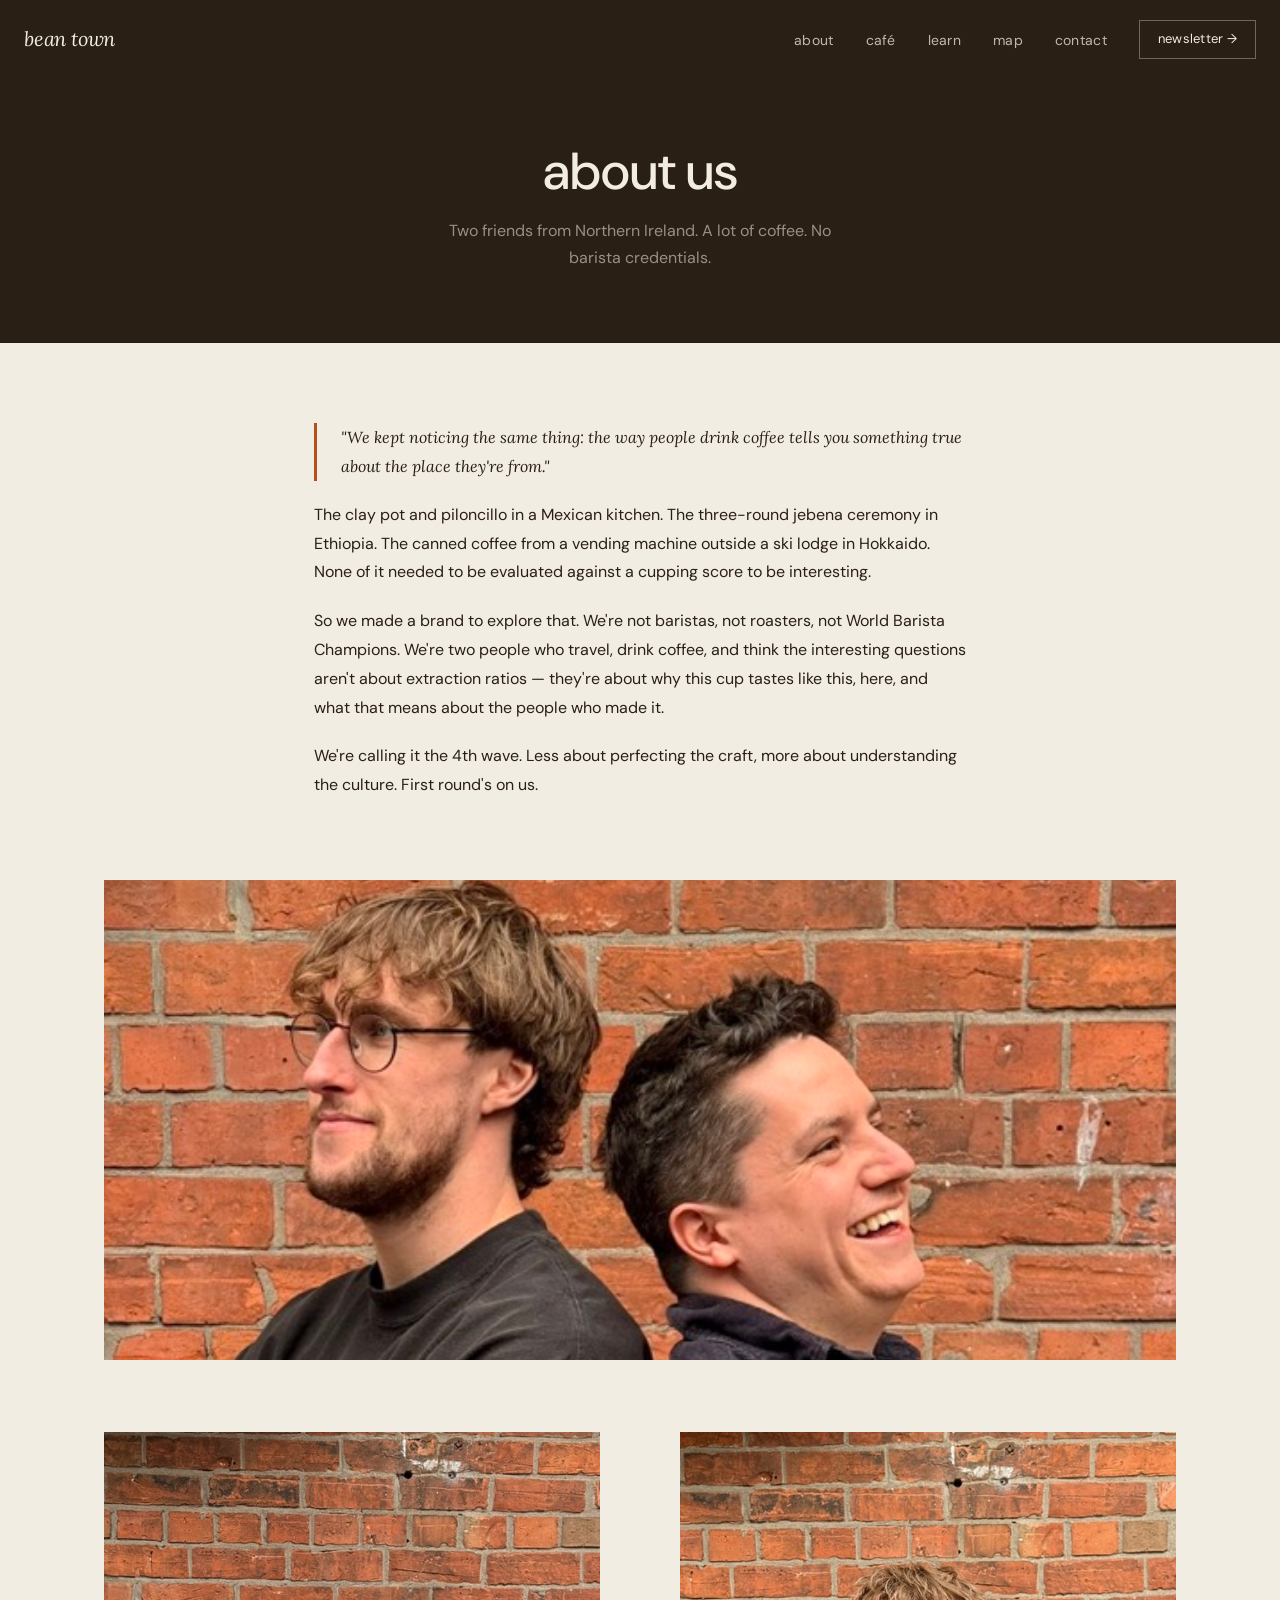
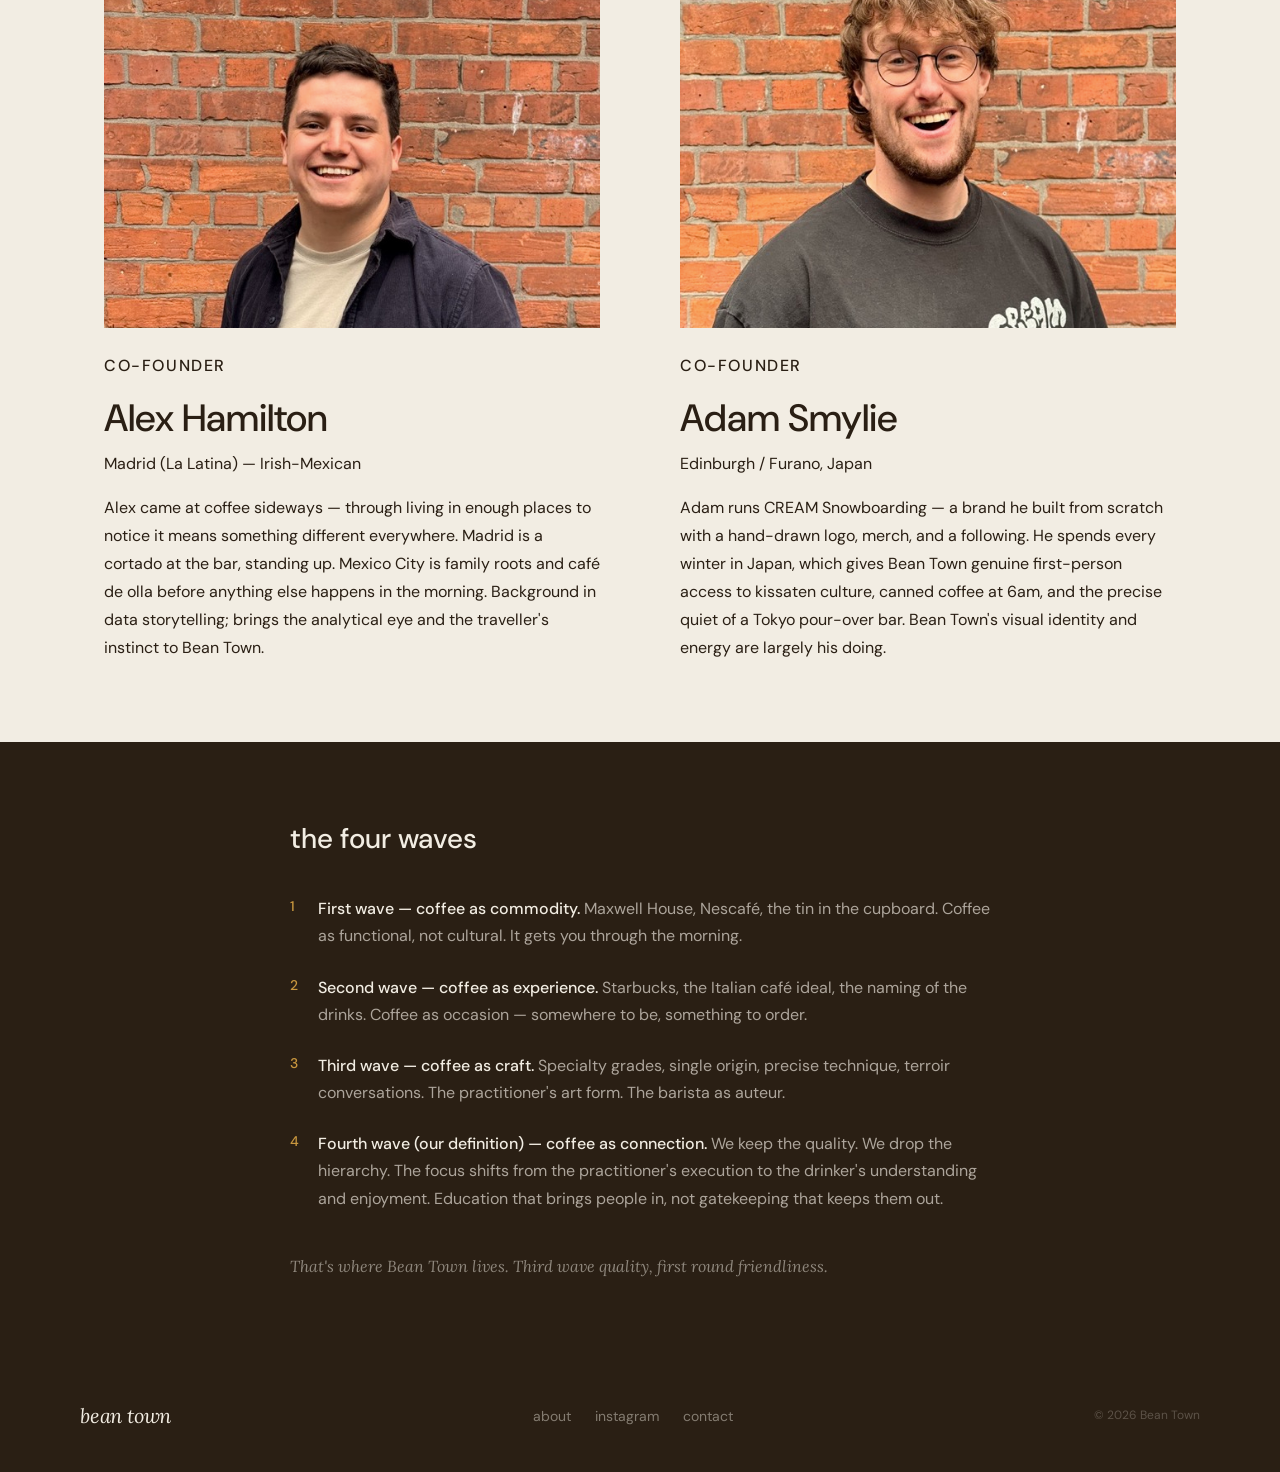
==== commit f3fa2e10: "Add learn page, Mexico regions map, founder portraits, Formspree wired - learn.html: new page — inte" ====
--- a/about.html
+++ b/about.html
@@ -23,6 +23,7 @@
     <ul class="nav-links" role="list">
       <li><a href="about.html" aria-current="page">about</a></li>
       <li><a href="cafe.html">café</a></li>
+      <li><a href="learn.html">learn</a></li>
       <li><a href="map.html">map</a></li>
       <li><a href="contact.html">contact</a></li>
       <!-- TODO: Replace # with Substack URL once set up -->
@@ -38,6 +39,7 @@
   <div class="mobile-menu" id="mobile-menu" aria-hidden="true" role="dialog" aria-label="Navigation menu">
     <a href="about.html">about</a>
     <a href="cafe.html">café</a>
+    <a href="learn.html">learn</a>
     <a href="map.html">map</a>
     <a href="contact.html">contact</a>
     <!-- TODO: Replace # with Substack URL once set up -->
@@ -77,48 +79,37 @@
       </p>
     </section>
 
+    <!-- ─── Both photo ─── -->
+    <div class="founders-photo-both">
+      <img src="assets/portraits/both.jpeg" alt="Alex Hamilton and Adam Smylie, co-founders of Bean Town" loading="lazy">
+    </div>
+
     <!-- ─── Founders ─── -->
     <section class="founders-grid" aria-label="The founders">
 
       <div class="founder">
+        <img src="assets/portraits/alex.jpeg" alt="Alex Hamilton" class="founder__photo" loading="lazy">
         <p class="founder__label">co-founder</p>
         <h2 class="founder__name">Alex Hamilton</h2>
         <p class="founder__location">Madrid (La Latina) — Irish-Mexican</p>
         <p>
-          Alex comes at coffee as a curious non-expert who has lived in enough places to notice
-          that it means something different everywhere. Madrid daily life is a cortado at the bar,
-          café con leche while standing up. Mexico City is family roots and café de olla before
-          anything else happens in the morning.
-        </p>
-        <p>
-          Background in data storytelling and editorial work — which means Bean Town gets the
-          "here's what's actually interesting about this" framing. Not the barista's view.
-          The traveller with good instincts and a notebook.
-        </p>
-        <p>
-          Also: Northern Ireland, Amsterdam, Edinburgh, Paris, New York, and a running list
-          of places where he ordered something and wrote it down.
+          Alex came at coffee sideways — through living in enough places to notice it means
+          something different everywhere. Madrid is a cortado at the bar, standing up. Mexico City
+          is family roots and café de olla before anything else happens in the morning. Background
+          in data storytelling; brings the analytical eye and the traveller's instinct to Bean Town.
         </p>
       </div>
 
       <div class="founder">
+        <img src="assets/portraits/adam.jpeg" alt="Adam Smylie" class="founder__photo" loading="lazy">
         <p class="founder__label">co-founder</p>
         <h2 class="founder__name">Adam Smylie</h2>
         <p class="founder__location">Edinburgh / Furano, Japan</p>
         <p>
-          Adam is a professional snowboard instructor trainer who runs CREAM Snowboarding —
-          a small brand he built from scratch with a hand-drawn logo, merch, and a following.
-          Bean Town's visual identity is his doing too.
-        </p>
-        <p>
-          He spends every winter in Japan, which gives him genuine first-person access to
-          kissaten culture, canned coffee from vending machines at 6am, and the precise
-          quiet of a Tokyo pour-over bar. He's also been to Vietnam, Nepal, and New Zealand —
-          he writes from inside the experience, not just passing through it.
-        </p>
-        <p>
-          Bean Town's energy comes from a principle Adam brought in from the start:
-          exceptional craft, zero self-seriousness. Same reason we named it after a Vulfpeck track.
+          Adam runs CREAM Snowboarding — a brand he built from scratch with a hand-drawn logo,
+          merch, and a following. He spends every winter in Japan, which gives Bean Town genuine
+          first-person access to kissaten culture, canned coffee at 6am, and the precise quiet of
+          a Tokyo pour-over bar. Bean Town's visual identity and energy are largely his doing.
         </p>
       </div>
 
--- a/css/style.css
+++ b/css/style.css
@@ -1368,3 +1368,354 @@
   .map-header__title { font-size: var(--text-3xl); }
   .map-wrapper { height: 70vh; }
 }
+
+/* ─── 22. About page portraits ─── */
+.founders-photo-both {
+  max-width: var(--max-w);
+  margin: 0 auto;
+  padding: 0 var(--pad-x) 56px;
+}
+
+.founders-photo-both img {
+  width: 100%;
+  max-height: 400px;
+  object-fit: cover;
+  object-position: center 25%;
+  display: block;
+}
+
+@media (min-width: 768px) {
+  .founders-photo-both { padding-bottom: 72px; }
+  .founders-photo-both img { max-height: 480px; }
+}
+
+.founder__photo {
+  width: 100%;
+  aspect-ratio: 1;
+  object-fit: cover;
+  object-position: center top;
+  display: block;
+  margin-bottom: 8px;
+  filter: grayscale(10%);
+}
+
+/* ─── 23. Learn page ─── */
+.learn-section {
+  padding: 80px var(--pad-x);
+  background: var(--cream);
+}
+
+.learn-section--dark {
+  background: var(--espresso);
+}
+
+.learn-section--olive {
+  background: var(--olive);
+}
+
+.learn-section__inner {
+  max-width: var(--max-w);
+  margin: 0 auto;
+}
+
+.learn-section__title {
+  font-size: var(--text-xl);
+  font-weight: 500;
+  color: var(--espresso);
+  margin: 12px 0 20px;
+  line-height: 1.15;
+}
+
+.learn-section__title--light { color: var(--cream); }
+
+.learn-section__intro {
+  font-size: var(--text-base);
+  color: var(--warm-gray);
+  max-width: 620px;
+  line-height: 1.8;
+  margin-bottom: 48px;
+}
+
+.learn-section__intro--light { color: rgba(242,237,227,0.55); }
+
+@media (min-width: 768px) {
+  .learn-section { padding: 100px var(--pad-x); }
+  .learn-section__title { font-size: var(--text-2xl); }
+}
+
+/* Mexico regions map */
+.mexico-map-container {
+  background: var(--espresso);
+  padding: 0 0 0;
+}
+
+.mexico-map-body {
+  max-width: var(--max-w);
+  margin: 0 auto;
+  padding: 0 var(--pad-x) 80px;
+  display: grid;
+  grid-template-columns: 1fr;
+  gap: 24px;
+  align-items: start;
+}
+
+@media (min-width: 840px) {
+  .mexico-map-body {
+    grid-template-columns: 1fr 260px;
+    gap: 40px;
+    align-items: center;
+  }
+}
+
+.mexico-map-svg-wrap {
+  background: var(--espresso);
+}
+
+.mexico-map-svg-wrap svg {
+  width: 100%;
+  display: block;
+}
+
+.region-dot {
+  cursor: pointer;
+  transition: r 0.15s;
+}
+
+.region-dot:hover { opacity: 1 !important; }
+
+.region-label {
+  font-family: 'DM Sans', sans-serif;
+  font-size: 9px;
+  font-weight: 500;
+  fill: rgba(242,237,227,0.4);
+  letter-spacing: 0.06em;
+  pointer-events: none;
+}
+
+/* Info panel */
+.mexico-info-panel {
+  background: rgba(242,237,227,0.04);
+  border: 1px solid rgba(242,237,227,0.08);
+  border-top: 2px solid var(--region-color, var(--terracotta));
+  padding: 24px;
+  min-height: 220px;
+  transition: border-top-color 0.2s;
+}
+
+.mexico-info-empty p {
+  font-family: var(--font-serif);
+  font-style: italic;
+  font-size: var(--text-sm);
+  color: rgba(242,237,227,0.25);
+  line-height: 1.65;
+}
+
+.mexico-info__kicker {
+  font-size: var(--text-xs);
+  font-weight: 500;
+  letter-spacing: 0.1em;
+  text-transform: uppercase;
+  color: var(--warm-gray);
+  margin-bottom: 8px;
+}
+
+.mexico-info__name {
+  font-size: var(--text-xl);
+  font-weight: 500;
+  color: var(--cream);
+  margin-bottom: 20px;
+  line-height: 1.15;
+}
+
+.mexico-info__dl {
+  display: grid;
+  grid-template-columns: auto 1fr;
+  gap: 6px 16px;
+  margin-bottom: 20px;
+}
+
+.mexico-info__dl dt {
+  font-size: var(--text-xs);
+  font-weight: 500;
+  letter-spacing: 0.08em;
+  text-transform: uppercase;
+  color: var(--warm-gray);
+  padding-top: 1px;
+}
+
+.mexico-info__dl dd {
+  font-size: var(--text-sm);
+  color: rgba(242,237,227,0.6);
+  line-height: 1.5;
+}
+
+.mexico-info__flavor {
+  font-family: var(--font-serif);
+  font-style: italic;
+  font-size: var(--text-sm);
+  color: rgba(242,237,227,0.7);
+  line-height: 1.65;
+  border-left: 2px solid var(--region-color, var(--terracotta));
+  padding-left: 12px;
+  margin-bottom: 12px;
+}
+
+.mexico-info__note {
+  font-size: 11px;
+  color: rgba(242,237,227,0.3);
+  letter-spacing: 0.02em;
+}
+
+/* Farm cards */
+.farms-grid {
+  display: grid;
+  grid-template-columns: 1fr;
+  gap: 24px;
+}
+
+@media (min-width: 768px) {
+  .farms-grid { grid-template-columns: 1fr 1fr; }
+}
+
+@media (min-width: 1024px) {
+  .farms-grid { grid-template-columns: 2fr 1fr 1fr; }
+}
+
+.farm-card {
+  padding: 28px 24px 24px;
+  border: 1px solid rgba(242,237,227,0.08);
+  border-top: 2px solid rgba(242,237,227,0.12);
+  display: flex;
+  flex-direction: column;
+  gap: 12px;
+}
+
+.farm-card--featured {
+  border-top-color: var(--terracotta);
+}
+
+.farm-card__meta {
+  display: flex;
+  align-items: center;
+  gap: 12px;
+}
+
+.farm-card__country {
+  font-size: var(--text-xs);
+  font-weight: 500;
+  letter-spacing: 0.1em;
+  text-transform: uppercase;
+  color: var(--warm-gray);
+}
+
+.farm-card__tag {
+  font-size: 10px;
+  font-weight: 500;
+  letter-spacing: 0.08em;
+  text-transform: uppercase;
+  color: var(--terracotta);
+  background: rgba(181,80,28,0.15);
+  padding: 3px 8px;
+}
+
+.farm-card__name {
+  font-size: var(--text-lg);
+  font-weight: 500;
+  color: var(--cream);
+  line-height: 1.2;
+}
+
+.farm-card__location {
+  font-size: var(--text-sm);
+  color: var(--warm-gray);
+}
+
+.farm-card__copy {
+  font-size: var(--text-sm);
+  color: rgba(242,237,227,0.55);
+  line-height: 1.75;
+  flex: 1;
+}
+
+.farm-card__tip {
+  font-size: var(--text-sm);
+  color: var(--ochre);
+  line-height: 1.65;
+  border-left: 2px solid var(--ochre);
+  padding-left: 12px;
+  font-family: var(--font-serif);
+  font-style: italic;
+}
+
+/* Resource cards */
+.resources-grid {
+  display: grid;
+  grid-template-columns: 1fr;
+  gap: 24px;
+}
+
+@media (min-width: 768px) {
+  .resources-grid { grid-template-columns: 1fr 1fr 1fr; }
+}
+
+.resource-card {
+  padding: 28px 24px 24px;
+  border: 1px solid rgba(61,74,46,0.12);
+  border-top: 2px solid var(--olive);
+  display: flex;
+  flex-direction: column;
+  gap: 12px;
+}
+
+.resource-card__type {
+  font-size: var(--text-xs);
+  font-weight: 500;
+  letter-spacing: 0.1em;
+  text-transform: uppercase;
+  color: var(--warm-gray);
+}
+
+.resource-card__name {
+  font-size: var(--text-lg);
+  font-weight: 500;
+  color: var(--espresso);
+  line-height: 1.2;
+}
+
+.resource-card__copy {
+  font-size: var(--text-sm);
+  color: var(--warm-gray);
+  line-height: 1.75;
+  flex: 1;
+}
+
+.resource-card__link {
+  font-size: var(--text-sm);
+  font-weight: 500;
+  color: var(--olive);
+  transition: color 0.15s;
+  margin-top: 4px;
+}
+
+.resource-card__link:hover { color: var(--terracotta); }
+
+.resource-card__note {
+  font-size: var(--text-xs);
+  color: var(--warm-gray);
+  font-style: italic;
+}
+
+/* Coming soon */
+.learn-coming-soon {
+  font-family: var(--font-serif);
+  font-style: italic;
+  font-size: var(--text-base);
+  color: rgba(242,237,227,0.4);
+}
+
+.learn-coming-soon a {
+  color: var(--ochre);
+  transition: opacity 0.15s;
+}
+
+.learn-coming-soon a:hover { opacity: 0.75; }
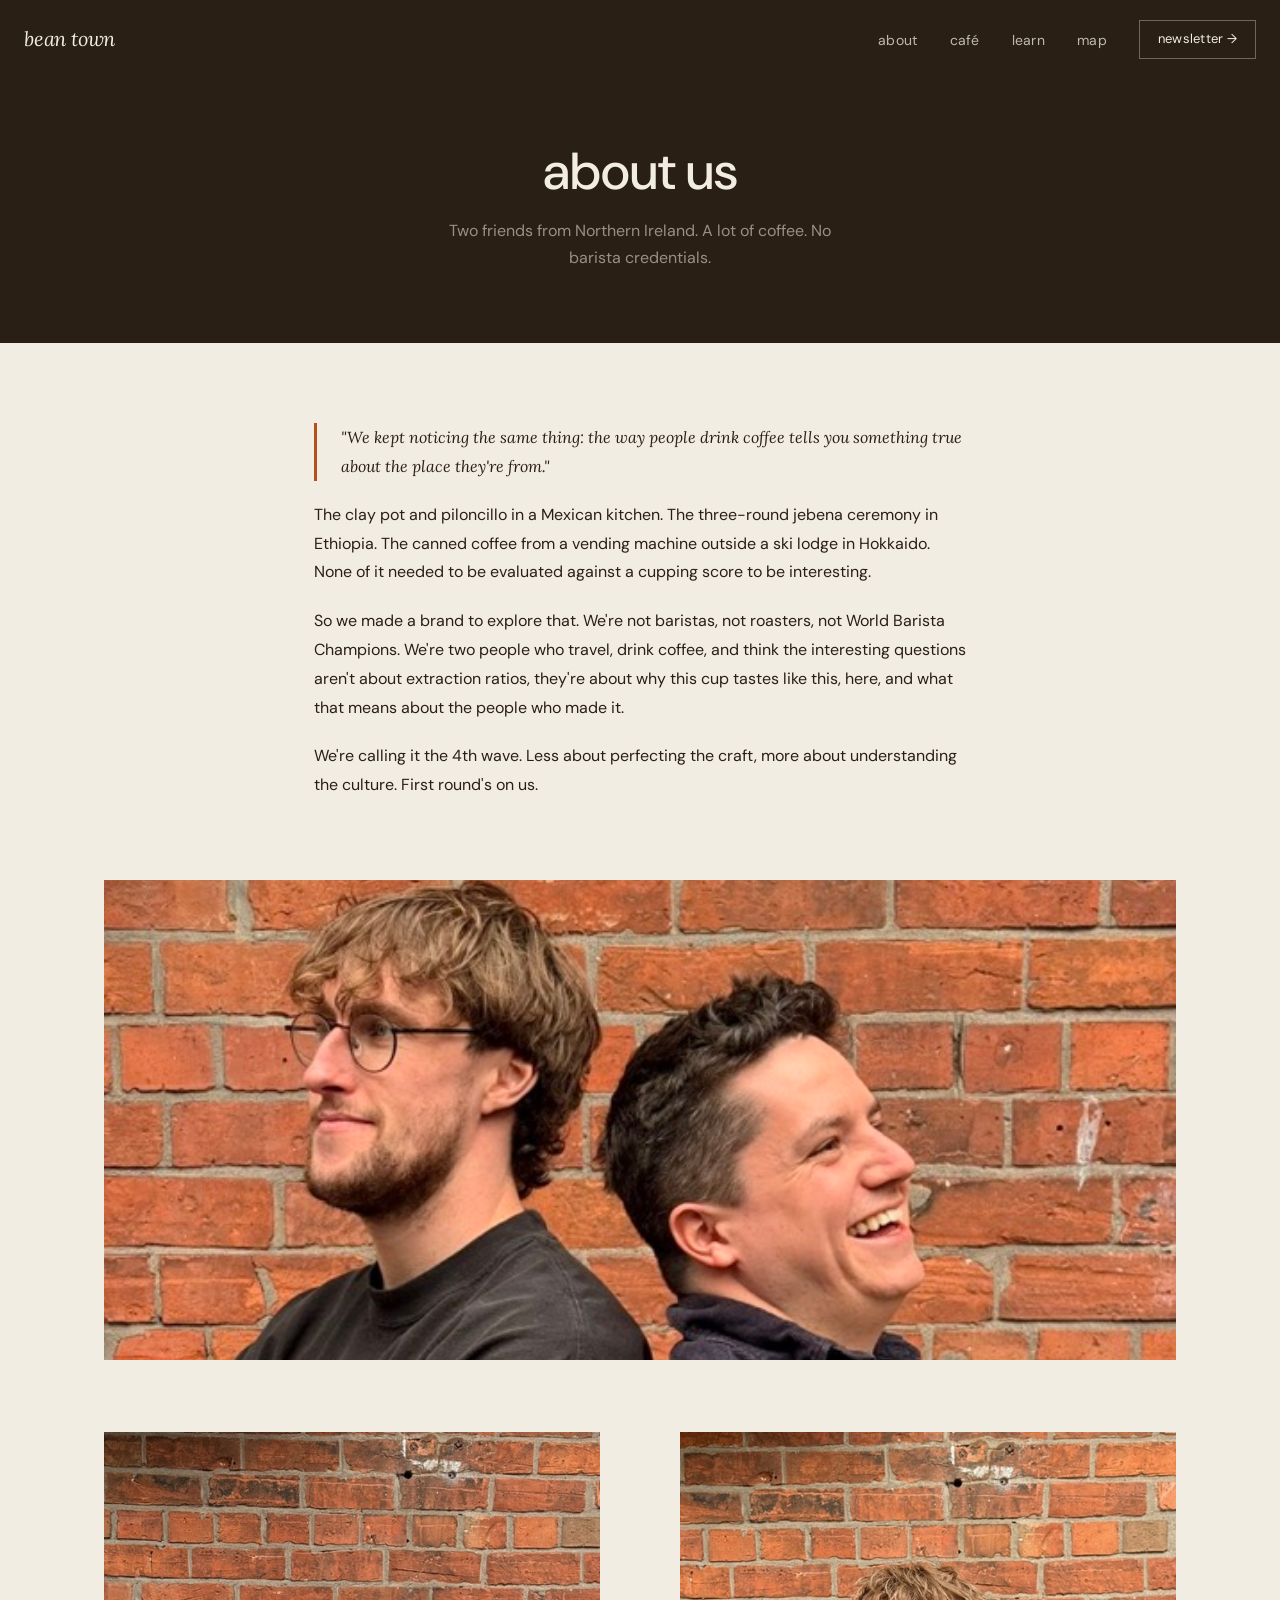
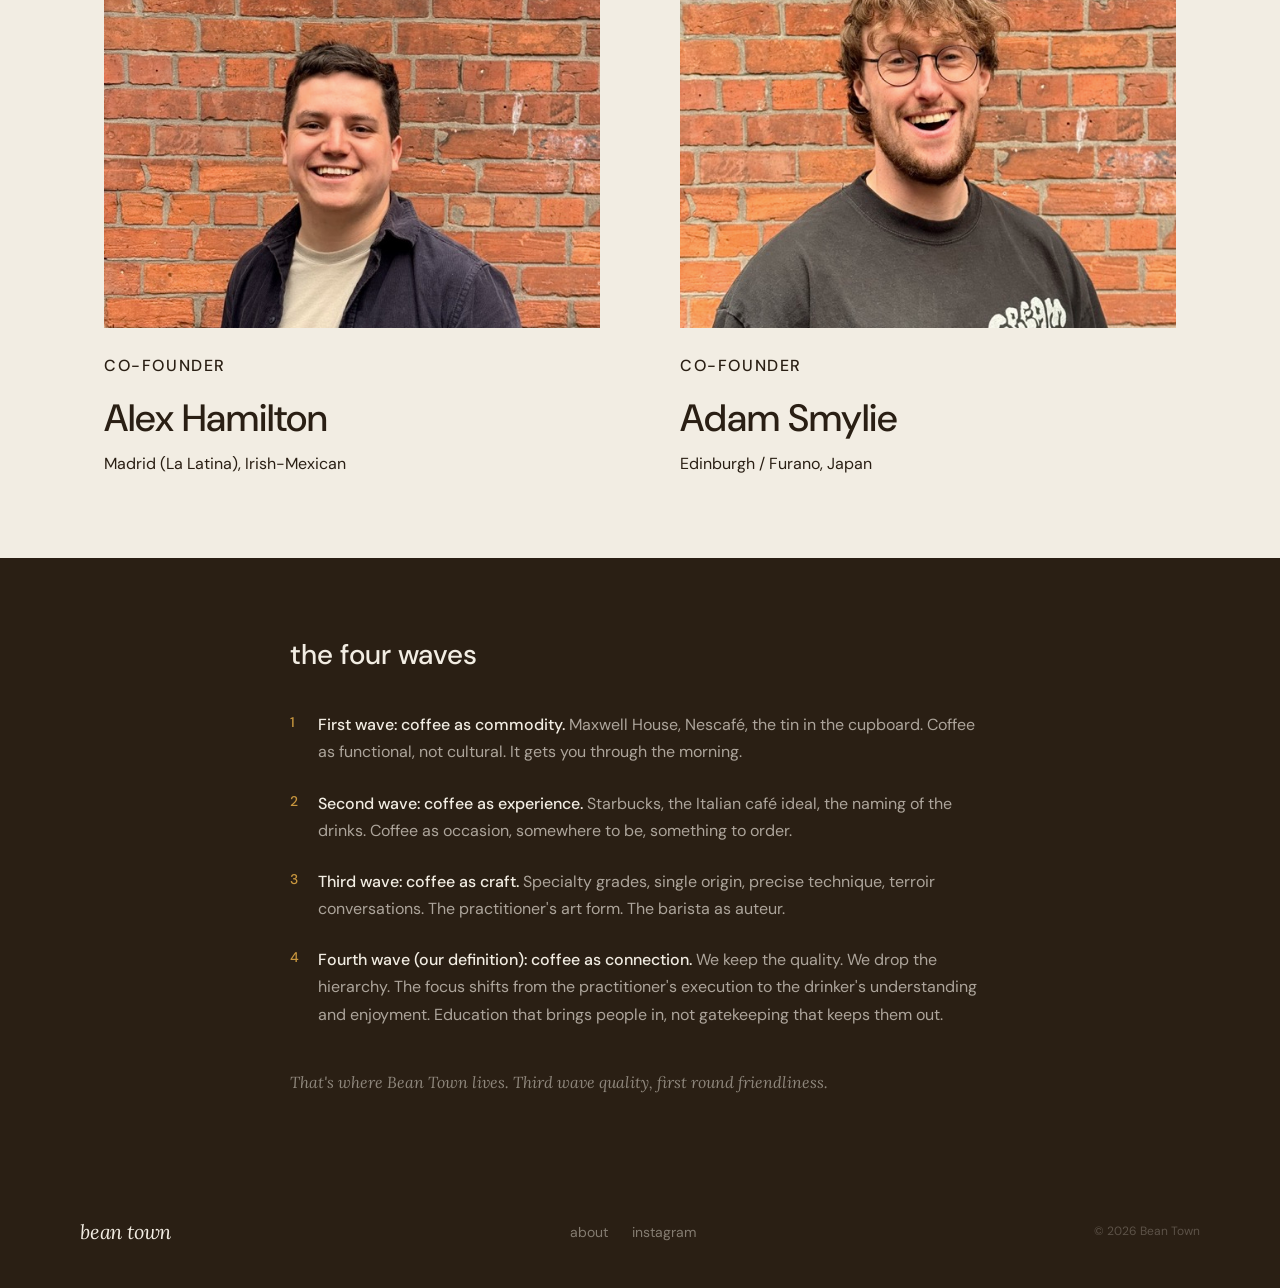
==== commit 1e317458: "Redesign site: Mexico map, simplified nav, cleared bios, leaner learn page - map.html: replaced Leaf" ====
--- a/about.html
+++ b/about.html
@@ -3,9 +3,9 @@
 <head>
   <meta charset="UTF-8">
   <meta name="viewport" content="width=device-width, initial-scale=1.0">
-  <title>About — Bean Town</title>
-  <meta name="description" content="Bean Town is co-founded by Alex Hamilton and Adam Smylie — two friends from Northern Ireland who between them have lived in Japan, Mexico, Spain, and a few places in between.">
-  <meta property="og:title" content="About — Bean Town">
+  <title>About, Bean Town</title>
+  <meta name="description" content="Bean Town is co-founded by Alex Hamilton and Adam Smylie, two friends from Northern Ireland who between them have lived in Japan, Mexico, Spain, and a few places in between.">
+  <meta property="og:title" content="About, Bean Town">
   <meta property="og:description" content="Two friends from Northern Ireland. A lot of coffee. No barista credentials.">
   <meta name="twitter:card" content="summary">
   <link rel="preconnect" href="https://fonts.googleapis.com">
@@ -25,7 +25,6 @@
       <li><a href="cafe.html">café</a></li>
       <li><a href="learn.html">learn</a></li>
       <li><a href="map.html">map</a></li>
-      <li><a href="contact.html">contact</a></li>
       <!-- TODO: Replace # with Substack URL once set up -->
       <li><a href="#" class="btn btn--outline">newsletter →</a></li>
     </ul>
@@ -41,7 +40,6 @@
     <a href="cafe.html">café</a>
     <a href="learn.html">learn</a>
     <a href="map.html">map</a>
-    <a href="contact.html">contact</a>
     <!-- TODO: Replace # with Substack URL once set up -->
     <a href="#">newsletter →</a>
   </div>
@@ -70,7 +68,7 @@
       <p>
         So we made a brand to explore that. We're not baristas, not roasters, not World Barista
         Champions. We're two people who travel, drink coffee, and think the interesting questions
-        aren't about extraction ratios — they're about why this cup tastes like this, here,
+        aren't about extraction ratios, they're about why this cup tastes like this, here,
         and what that means about the people who made it.
       </p>
       <p>
@@ -91,13 +89,8 @@
         <img src="assets/portraits/alex.jpeg" alt="Alex Hamilton" class="founder__photo" loading="lazy">
         <p class="founder__label">co-founder</p>
         <h2 class="founder__name">Alex Hamilton</h2>
-        <p class="founder__location">Madrid (La Latina) — Irish-Mexican</p>
-        <p>
-          Alex came at coffee sideways — through living in enough places to notice it means
-          something different everywhere. Madrid is a cortado at the bar, standing up. Mexico City
-          is family roots and café de olla before anything else happens in the morning. Background
-          in data storytelling; brings the analytical eye and the traveller's instinct to Bean Town.
-        </p>
+        <p class="founder__location">Madrid (La Latina), Irish-Mexican</p>
+        <!-- bio coming soon -->
       </div>
 
       <div class="founder">
@@ -105,12 +98,7 @@
         <p class="founder__label">co-founder</p>
         <h2 class="founder__name">Adam Smylie</h2>
         <p class="founder__location">Edinburgh / Furano, Japan</p>
-        <p>
-          Adam runs CREAM Snowboarding — a brand he built from scratch with a hand-drawn logo,
-          merch, and a following. He spends every winter in Japan, which gives Bean Town genuine
-          first-person access to kissaten culture, canned coffee at 6am, and the precise quiet of
-          a Tokyo pour-over bar. Bean Town's visual identity and energy are largely his doing.
-        </p>
+        <!-- bio coming soon -->
       </div>
 
     </section>
@@ -121,19 +109,19 @@
         <h2>the four waves</h2>
         <ul class="wave-list">
           <li data-wave="1">
-            <strong>First wave — coffee as commodity.</strong> Maxwell House, Nescafé, the tin in
+            <strong>First wave: coffee as commodity.</strong> Maxwell House, Nescafé, the tin in
             the cupboard. Coffee as functional, not cultural. It gets you through the morning.
           </li>
           <li data-wave="2">
-            <strong>Second wave — coffee as experience.</strong> Starbucks, the Italian café ideal,
-            the naming of the drinks. Coffee as occasion — somewhere to be, something to order.
+            <strong>Second wave: coffee as experience.</strong> Starbucks, the Italian café ideal,
+            the naming of the drinks. Coffee as occasion, somewhere to be, something to order.
           </li>
           <li data-wave="3">
-            <strong>Third wave — coffee as craft.</strong> Specialty grades, single origin, precise
+            <strong>Third wave: coffee as craft.</strong> Specialty grades, single origin, precise
             technique, terroir conversations. The practitioner's art form. The barista as auteur.
           </li>
           <li data-wave="4">
-            <strong>Fourth wave (our definition) — coffee as connection.</strong> We keep the quality.
+            <strong>Fourth wave (our definition): coffee as connection.</strong> We keep the quality.
             We drop the hierarchy. The focus shifts from the practitioner's execution to the drinker's
             understanding and enjoyment. Education that brings people in, not gatekeeping that keeps
             them out.
@@ -155,8 +143,7 @@
         <li><a href="about.html">about</a></li>
         <!-- TODO: Replace # with Instagram URL once handle is confirmed -->
         <li><a href="#" aria-label="Bean Town on Instagram">instagram</a></li>
-        <li><a href="contact.html">contact</a></li>
-      </ul>
+        </ul>
       <p class="footer-copy">© 2026 Bean Town</p>
     </div>
   </footer>
